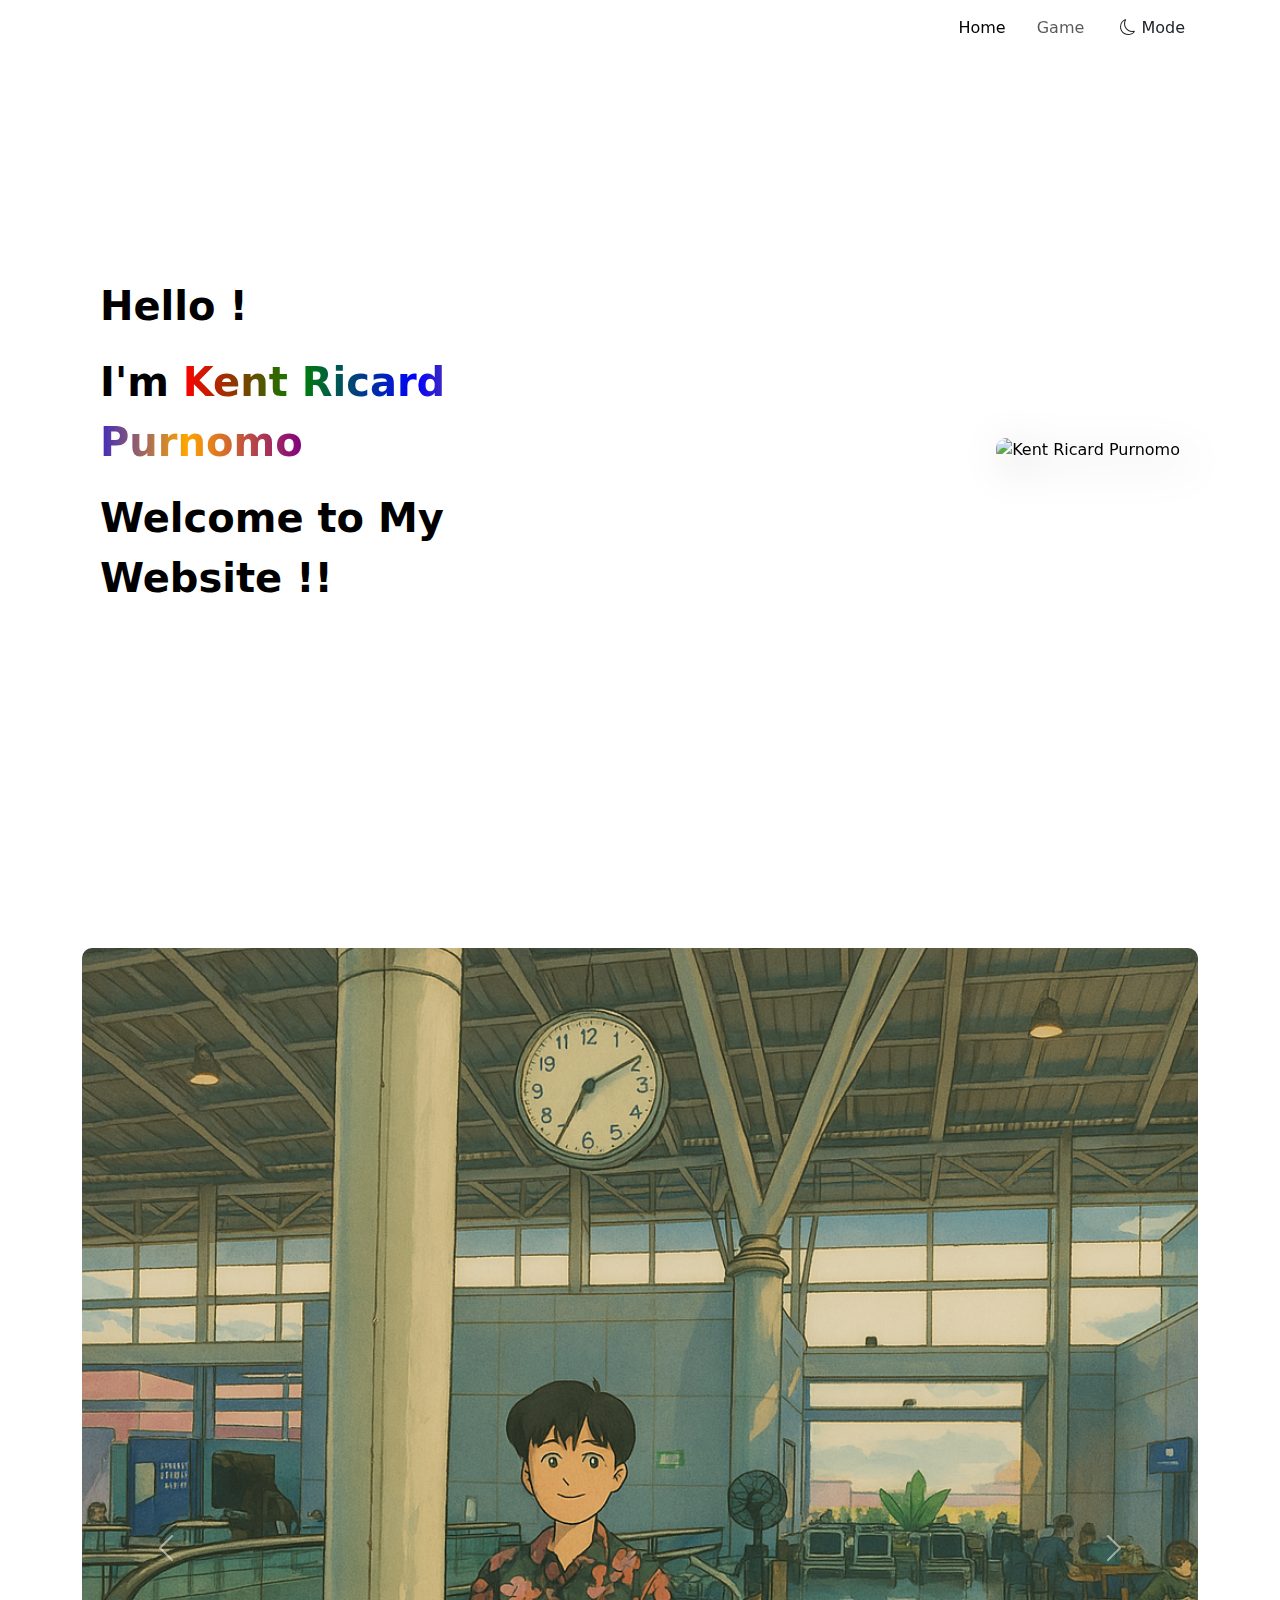
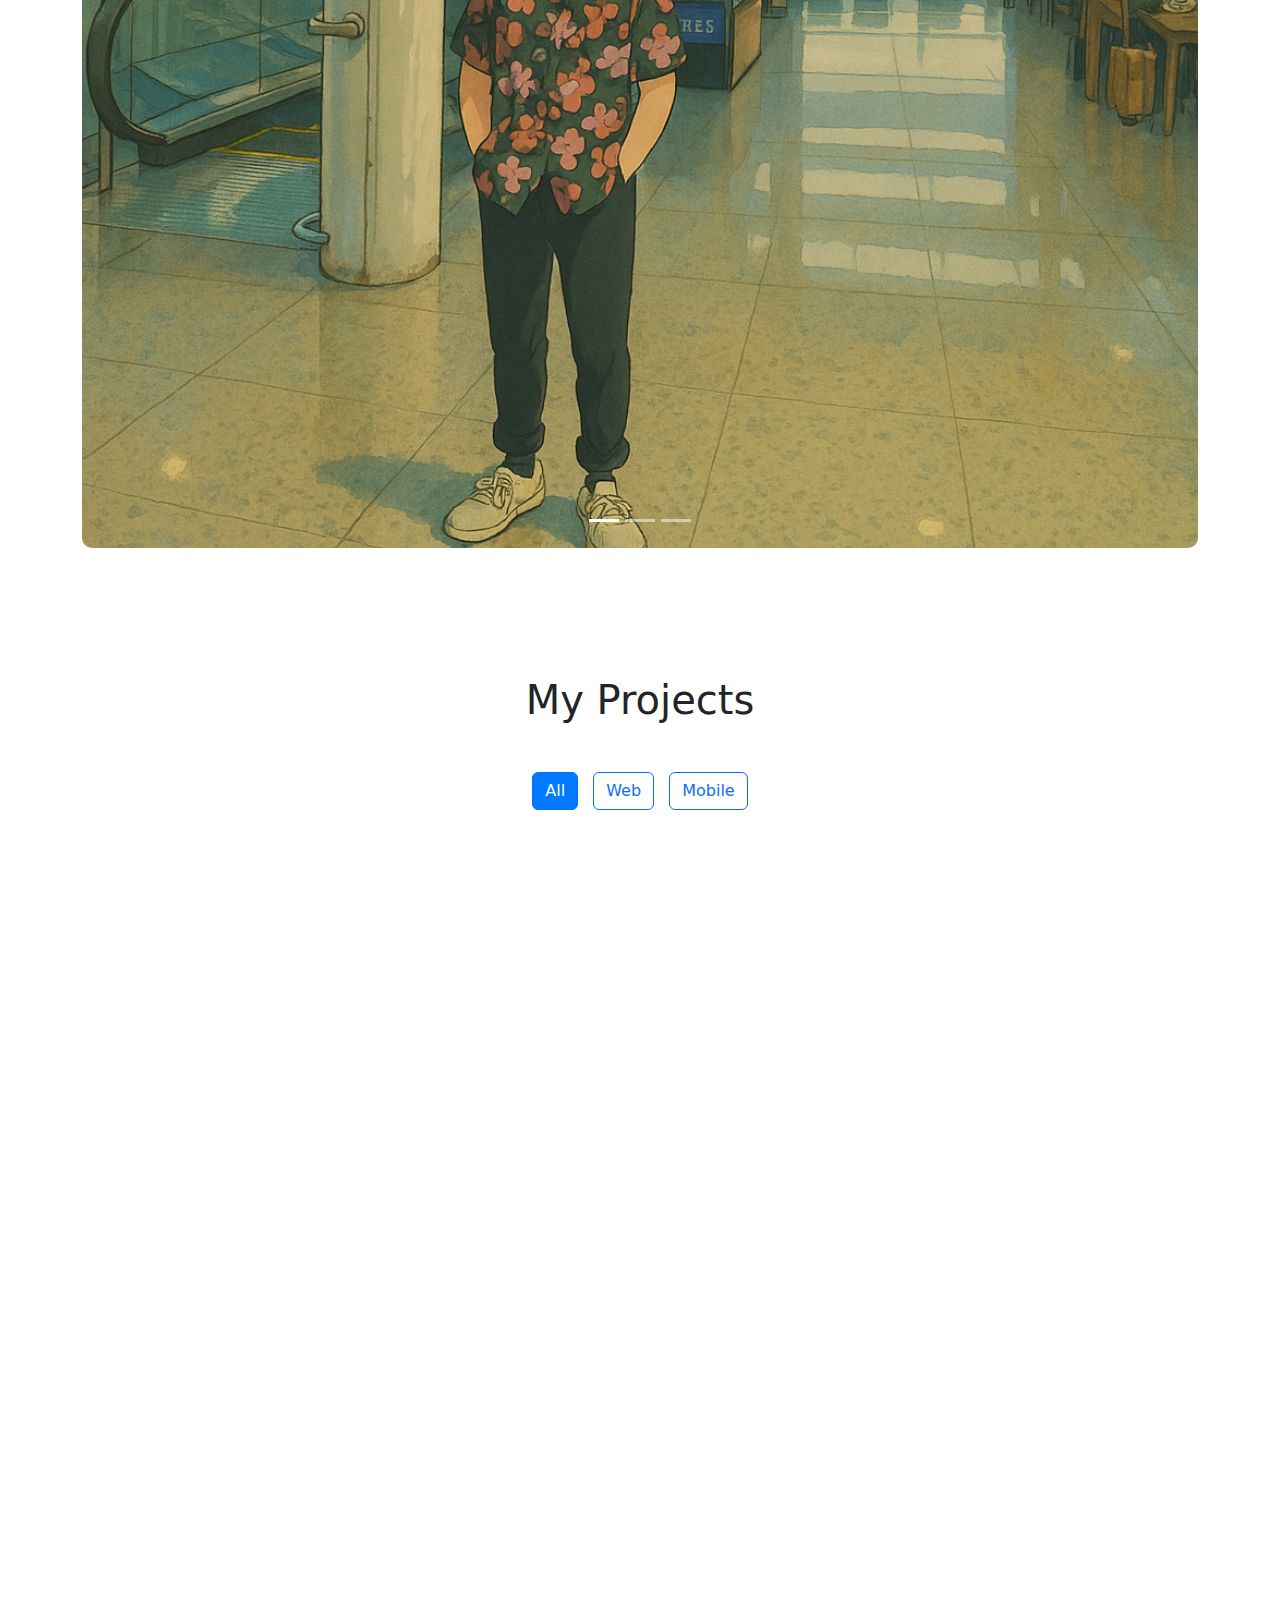
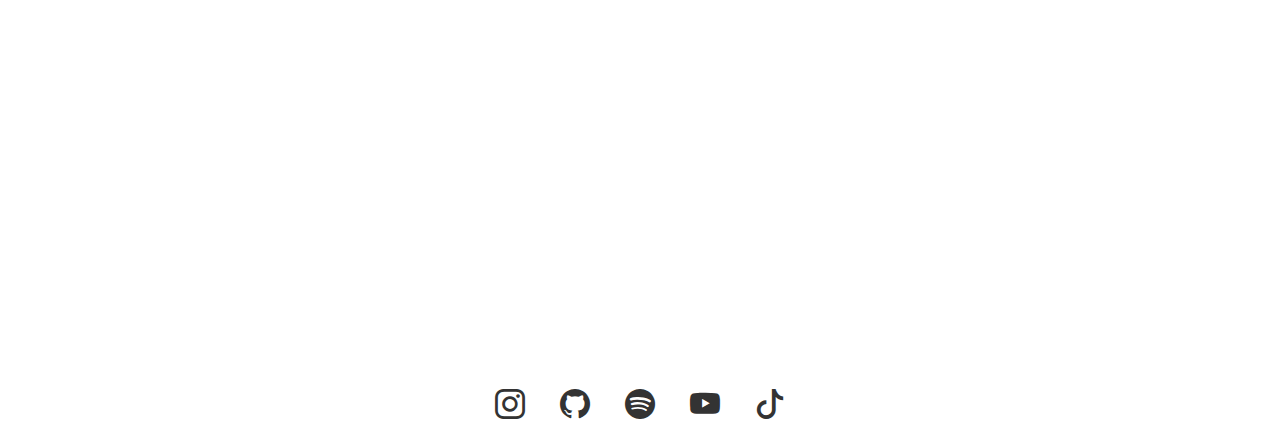
==== index.html @ ac82fd02 "test2" ====
<!DOCTYPE html>
<html lang="en">
<head>
    <meta charset="UTF-8">
    <meta name="viewport" content="width=device-width, initial-scale=1.0">
    <title>Kent Ricard Purnomo</title>
    <link rel="icon" href="1.jpg">
    <link rel="stylesheet" href="styles.css">
    <link href="https://cdn.jsdelivr.net/npm/bootstrap@5.3.2/dist/css/bootstrap.min.css" rel="stylesheet">
    <link href="https://cdn.jsdelivr.net/npm/bootstrap-icons/font/bootstrap-icons.css" rel="stylesheet">
    <link href="https://fonts.googleapis.com/css2?family=Poppins:wght@300;400;600&display=swap" rel="stylesheet">
</head>
<body>

    <!-- Navbar -->
    <nav class="navbar navbar-expand-lg fixed-top">
        <div class="container">
            <button class="navbar-toggler" type="button" data-bs-toggle="collapse" data-bs-target="#navbarNav">
                <span class="navbar-toggler-icon"></span>
            </button>
            <div class="collapse navbar-collapse" id="navbarNav">
                <ul class="navbar-nav ms-auto">
                    <li class="nav-item">
                        <a class="nav-link active" href="index.html">Home</a>
                    </li>
                    <li class="nav-item">
                        <a class="nav-link" href="game.html">Game</a>
                    </li>
                </ul>
                <button class="btn btn-theme" id="themeToggle">
                    <i id="theme-icon" class="bi bi-moon"></i> Mode
                </button>
            </div>
        </div>
    </nav>

    <!-- Hero Section -->
    <header class="hero">
        <div class="hero-text">
            <p>Hello !</p>
            <p>I'm <span>Kent Ricard Purnomo</span></p>
            <p>Welcome to My Website !!</p>
        </div>
        <div class="hero-image">
            <img src="kenticon.jpg" class="profile-img" alt="Kent Ricard Purnomo">
        </div>
    </header>
        
    <!-- Carousel -->
    <div class="container my-5">
        <div id="carouselExampleIndicators" class="carousel slide" data-bs-ride="carousel">
            <div class="carousel-indicators">
                <button type="button" data-bs-target="#carouselExampleIndicators" data-bs-slide-to="0" class="active"></button>
                <button type="button" data-bs-target="#carouselExampleIndicators" data-bs-slide-to="1"></button>
                <button type="button" data-bs-target="#carouselExampleIndicators" data-bs-slide-to="2"></button>
            </div>
            <div class="carousel-inner">
                <div class="carousel-item active">
                    <img src="kent1.png" class="d-block w-100" alt="Gambar 1">
                </div>
                <div class="carousel-item">
                    <img src="kent2.png" class="d-block w-100" alt="Gambar 2">
                </div>
                <div class="carousel-item">
                    <img src="kent3.png" class="d-block w-100" alt="Gambar 3">
                </div>
            </div>
            <button class="carousel-control-prev" type="button" data-bs-target="#carouselExampleIndicators" data-bs-slide="prev">
                <span class="carousel-control-prev-icon"></span>
            </button>
            <button class="carousel-control-next" type="button" data-bs-target="#carouselExampleIndicators" data-bs-slide="next">
                <span class="carousel-control-next-icon"></span>
            </button>
        </div>
    </div>

    <!-- Projects Section -->
    <section class="projects-section">
        <div class="container">
            <h1 class="text-center mb-5">My Projects</h1>
            
            <!-- Project Filters -->
            <div class="project-filters text-center mb-4">
                <button class="btn btn-outline-primary active" data-filter="all">All</button>
                <button class="btn btn-outline-primary" data-filter="web">Web</button>
                <button class="btn btn-outline-primary" data-filter="mobile">Mobile</button>
            </div>
            
            <div class="row">
                <!-- Project 1 - Laundry Website -->
                <div class="col-md-4 mb-4" data-category="web">
                    <div class="project-card">
                        <div class="project-img">
                            <img src="laundry.png" alt="Laundry Website" class="img-fluid">
                            <div class="project-links">
                                <a href="https://github.com/xvryn/PW_A_7_Laravel" class="btn btn-sm btn-primary">Visit</a>
                            </div>
                        </div>
                        <div class="project-info">
                            <h3>Laundry Management System</h3>
                            <p>A comprehensive laundry service management web application built with Laravel, featuring order tracking, customer management, and payment processing.</p>
                            <div class="project-tags">
                                <span class="badge bg-info">Laravel</span>
                                <span class="badge bg-info">PHP</span>
                                <span class="badge bg-info">MySQL</span>
                                <span class="badge bg-info">Bootstrap</span>
                            </div>
                        </div>
                    </div>
                </div>
                
                <!-- Project 2 - Travel App -->
                <div class="col-md-4 mb-4" data-category="mobile">
                    <div class="project-card">
                        <div class="project-img">
                            <img src="expedia.jpeg" alt="Travel App" class="img-fluid">
                            <div class="project-links">
                                <a href="https://github.com/Xartesus/9_C_Travel" class="btn btn-sm btn-primary">Visit</a>
                            </div>
                        </div>
                        <div class="project-info">
                            <h3>Travel Booking App</h3>
                            <p>Mobile application for travel booking with flight, hotel, and activity search functionality, developed using Flutter framework.</p>
                            <div class="project-tags">
                                <span class="badge bg-info">Flutter</span>
                                <span class="badge bg-info">Dart</span>
                                <span class="badge bg-info">Firebase</span>
                            </div>
                        </div>
                    </div>
                </div>
                
                <!-- Project 3 - Atma Game -->
                <div class="col-md-4 mb-4" data-category="web">
                    <div class="project-card">
                        <div class="project-img">
                            <img src="atmagame.png" alt="Atama Game" class="img-fluid">
                            <div class="project-links">
                                <a href="https://github.com/KentRichardPurnomo/PW10_A_11668" class="btn btn-sm btn-primary">Visit</a>
                            </div>
                        </div>
                        <div class="project-info">
                            <h3>Atma Educational Game</h3>
                            <p>Interactive web-based educational game designed to teach programming concepts through puzzle-solving and challenges.</p>
                            <div class="project-tags">
                                <span class="badge bg-info">HTML5</span>
                                <span class="badge bg-info">CSS3</span>
                                <span class="badge bg-info">JavaScript</span>
                                <span class="badge bg-info">Canvas API</span>
                            </div>
                        </div>
                    </div>
                </div>
                
                <!-- Project 4 - Dragon Fruit Prediction -->
                <div class="col-md-4 mb-4" data-category="web">
                    <div class="project-card">
                        <div class="project-img">
                            <img src="prediksi.png" alt="Dragon Fruit Prediction" class="img-fluid">
                            <div class="project-links">
                                <a href="https://github.com/KentRichardPurnomo/Tugas6_B_11668.git" class="btn btn-sm btn-primary">Visit</a>
                            </div>
                        </div>
                        <div class="project-info">
                            <h3>Dragon Fruit Ripeness Prediction</h3>
                            <p>Machine learning model that analyzes images of dragon fruits to predict their ripeness level using computer vision techniques.</p>
                            <div class="project-tags">
                                <span class="badge bg-info">Python</span>
                                <span class="badge bg-info">OpenCV</span>
                                <span class="badge bg-info">Scikit-learn</span>
                                <span class="badge bg-info">Jupyter Notebook</span>
                            </div>
                        </div>
                    </div>
                </div>
            </div>
        </div>
    </section>

    <footer class="social-footer">
        <div class="container text-center">
            <a href="https://www.instagram.com/k3ntim/" class="social-icon"><i class="bi bi-instagram"></i></a>
            <a href="https://github.com/KentRichardPurnomo" class="social-icon"><i class="bi bi-github"></i></a>
            <a href="https://open.spotify.com/user/w7pkp74ctfxjdj60w5m5ksqf5?si=614b35742f1941d7" class="social-icon"><i class="bi bi-spotify"></i></a>
            <a href="https://www.youtube.com/@lukky1804" class="social-icon"><i class="bi bi-youtube"></i></a>
            <a href="https://www.tiktok.com/@lukky1804" class="social-icon"><i class="bi bi-tiktok"></i></a>
        </div>
    </footer>
    
    <script src="https://cdn.jsdelivr.net/npm/bootstrap@5.3.2/dist/js/bootstrap.bundle.min.js"></script>
    <script src="script.js"></script>
</body>
</html>
---- styles.css ----
/* Google Font */
body {
    font-family: 'Poppins', sans-serif;
    background: url('gudetama-bg.png') repeat;
    background-size: cover;
    margin: 0;
    padding: 0;
    color: #333;
    transition: background-color 0.3s ease, color 0.3s ease;
}

/* Navbar */
.navbar {
    padding: 15px 20px;
    background: rgba(255, 255, 255, 0.9);
    transition: background 0.3s ease;
}
.nav-link {
    font-weight: 400;
    margin-right: 15px;
    transition: color 0.3s ease;
}
.nav-link:hover {
    color: #007bff;
}
.btn-theme {
    background-color: transparent;
    border: 2px solid #007bff;
    color: #007bff;
    transition: 0.3s;
}
.btn-theme:hover {
    background-color: #007bff;
    color: white;
}

/* Hero Section */
.hero {
    display: flex;
    align-items: center;
    justify-content: space-between;
    padding: 100px;
    min-height: 100vh;
    color: black;
}

.hero-text {
    max-width: 50%;
    font-size: 2.5rem;
    font-weight: bold;
}

.hero-text span {
    background: linear-gradient(to right, red, green, blue, orange, purple);
    -webkit-background-clip: text;
    color: transparent;
}

.profile-img {
    max-width: 450px;
    height: auto;
    border-radius: 10px;
    filter: drop-shadow(10px 10px 20px rgba(0, 0, 0, 0.3));
}

/* Carousel */
.carousel-inner img {
    max-height: 1200px;
    object-fit: cover;
    border-radius: 10px;
}

/* Projects Section */
.projects-section {
    padding: 80px 0;
}

.project-filters .btn {
    margin: 0 5px;
    transition: all 0.3s ease;
}

.project-filters .btn.active {
    background-color: #007bff;
    color: white;
}

.project-card {
    background: rgba(255, 255, 255, 0.9);
    border-radius: 15px;
    overflow: hidden;
    box-shadow: 0 10px 20px rgba(0, 0, 0, 0.1);
    transition: transform 0.3s ease, box-shadow 0.3s ease;
    height: 100%;
    animation: fadeInUp 0.6s ease forwards;
    opacity: 0;
}

.project-card:nth-child(1) {
    animation-delay: 0.1s;
}

.project-card:nth-child(2) {
    animation-delay: 0.3s;
}

.project-card:nth-child(3) {
    animation-delay: 0.5s;
}

.dark-mode .project-card {
    background: rgba(51, 51, 51, 0.9);
    color: white;
}

.project-card:hover {
    transform: translateY(-10px);
    box-shadow: 0 15px 30px rgba(0, 0, 0, 0.2);
}

.project-img {
    position: relative;
    overflow: hidden;
    height: 200px;
}

.project-img img {
    width: 100%;
    height: 100%;
    object-fit: cover;
    transition: transform 0.5s ease;
}

.project-card:hover .project-img img {
    transform: scale(1.1);
}

.project-links {
    position: absolute;
    bottom: -50px;
    left: 0;
    right: 0;
    display: flex;
    justify-content: left;
    gap: 10px;
    padding: 10px;
    background: rgba(0, 0, 0, 0.7);
    transition: bottom 0.3s ease;
}

.project-card:hover .project-links {
    bottom: 0;
}

.project-info {
    padding: 20px;
}

.project-info h3 {
    margin-top: 0;
    color: #007bff;
}

.dark-mode .project-info h3 {
    color: #4da6ff;
}

.project-tags {
    margin-top: 15px;
}

.project-tags .badge {
    margin-right: 5px;
    font-weight: normal;
}

/* Animation */
@keyframes fadeInUp {
    from {
        opacity: 0;
        transform: translateY(20px);
    }
    to {
        opacity: 1;
        transform: translateY(0);
    }
}

/* Dark Mode */
.dark-mode {
    background-color: #222;
    color: white;
}
.dark-mode .navbar {
    background-color: #333;
}
.dark-mode .nav-link {
    color: white;
}
.dark-mode .nav-link:hover {
    color: #ddd;
}
.dark-mode .btn-theme {
    border-color: white;
    color: white;
}
.dark-mode .btn-theme:hover {
    background-color: white;
    color: black;
}

/* Footer */
.social-footer {
    background-color: #fff;
    padding: 20px 0;
    margin-top: 50px;
    text-align: center;
    transition: background-color 0.3s ease;
}

.dark-mode .social-footer {
    background-color: #222;
}

.social-icon {
    font-size: 30px;
    margin: 0 15px;
    color: #333;
    transition: transform 0.3s ease, color 0.3s ease;
}

.dark-mode .social-icon {
    color: white;
}

.social-icon:hover {
    transform: scale(1.2);
}

/* Warna spesifik ikon saat hover */
.social-icon:nth-child(1):hover { color: #E4405F; }  /* Instagram */
.social-icon:nth-child(2):hover { color: gray; }    /* GitHub */
.social-icon:nth-child(3):hover { color: #1DB954; } /* Spotify */
.social-icon:nth-child(4):hover { color: #FF0000; } /* YouTube */
.social-icon:nth-child(5):hover { color: gray; }    /* TikTok */

/* Responsif */
@media (max-width: 768px) {
    .hero {
        flex-direction: column;
        text-align: center;
        padding: 50px;
    }

    .hero-text {
        max-width: 100%;
        font-size: 2rem;
    }

    .profile-img {
        max-width: 300px;
    }
    
    .project-card {
        margin-bottom: 30px;
    }
}

/* Game Cards Styling */
.game-card {
    background: linear-gradient(145deg, #ffffff, #f0f0f0);
    border-radius: 16px;
    overflow: hidden;
    box-shadow: 0 8px 32px rgba(0, 0, 0, 0.1);
    transition: all 0.4s cubic-bezier(0.25, 0.8, 0.25, 1);
    height: 100%;
    position: relative;
    border: none;
    margin-bottom: 30px;
    transform: translateY(20px);
    opacity: 0;
}

.dark-mode .game-card {
    background: linear-gradient(145deg, #2a2a2a, #1f1f1f);
    box-shadow: 0 8px 32px rgba(0, 0, 0, 0.3);
}

.game-card:hover {
    transform: translateY(-8px) scale(1.02);
    box-shadow: 0 12px 40px rgba(0, 123, 255, 0.15);
}

.dark-mode .game-card:hover {
    box-shadow: 0 12px 40px rgba(77, 166, 255, 0.15);
}

.game-img {
    height: 220px;
    overflow: hidden;
    position: relative;
    border-bottom: 3px solid rgba(0, 123, 255, 0.3);
}

.dark-mode .game-img {
    border-bottom: 3px solid rgba(77, 166, 255, 0.3);
}

.game-img img {
    width: 100%;
    height: 100%;
    object-fit: cover;
    transition: transform 0.6s ease, filter 0.4s ease;
    filter: brightness(0.95);
}

.game-card:hover .game-img img {
    transform: scale(1.08);
    filter: brightness(1.05);
}

.game-links {
    position: absolute;
    bottom: 15px;
    left: 15px;
    display: flex;
    gap: 10px;
    opacity: 0;
    transform: translateY(20px);
    transition: all 0.4s ease;
}

.game-card:hover .game-links {
    opacity: 1;
    transform: translateY(0);
}

.game-links .btn {
    padding: 8px 16px;
    border-radius: 50px;
    font-weight: 500;
    box-shadow: 0 4px 15px rgba(0, 123, 255, 0.3);
    transition: all 0.3s ease;
    backdrop-filter: blur(5px);
    background-color: rgba(0, 123, 255, 0.85);
    border: none;
}

.game-links .btn:hover {
    transform: translateY(-2px);
    box-shadow: 0 6px 20px rgba(0, 123, 255, 0.5);
    background-color: rgba(0, 123, 255, 1);
}

.game-info {
    padding: 20px;
    position: relative;
    z-index: 1;
}

.game-info h3 {
    margin: 0 0 12px 0;
    color: #007bff;
    font-size: 1.4rem;
    font-weight: 600;
    position: relative;
    display: inline-block;
}

.dark-mode .game-info h3 {
    color: #4da6ff;
}

.game-info h3::after {
    content: '';
    position: absolute;
    bottom: -5px;
    left: 0;
    width: 60px;
    height: 3px;
    background: linear-gradient(90deg, #007bff, rgba(0, 123, 255, 0.3));
    border-radius: 3px;
    transition: width 0.3s ease;
}

.game-card:hover .game-info h3::after {
    width: 100%;
}

.dark-mode .game-info h3::after {
    background: linear-gradient(90deg, #4da6ff, rgba(77, 166, 255, 0.3));
}

.game-info p {
    color: #555;
    font-size: 0.95rem;
    line-height: 1.6;
    margin-bottom: 15px;
}

.dark-mode .game-info p {
    color: #ccc;
}

/* Enhanced 3D Model Viewer Container */
.model-container {
    width: 100%;
    height: 300px;
    position: relative;
    margin-top: 15px;
    border-radius: 12px;
    overflow: hidden;
    transition: all 0.3s ease;
    box-shadow: inset 0 0 20px rgba(0, 0, 0, 0.1);
    background: linear-gradient(145deg, rgba(0, 0, 0, 0.02), rgba(0, 0, 0, 0.05));
    opacity: 0;
    transform: translateY(10px);
    transition: opacity 0.5s ease, transform 0.5s ease;
}

.dark-mode .model-container {
    box-shadow: inset 0 0 20px rgba(255, 255, 255, 0.1);
    background: linear-gradient(145deg, rgba(255, 255, 255, 0.03), rgba(255, 255, 255, 0.05));
}

.game-card:hover .model-container {
    box-shadow: inset 0 0 30px rgba(0, 123, 255, 0.1);
    opacity: 1;
    transform: translateY(0);
}

model-viewer {
    width: 100%;
    height: 100%;
    --poster-color: transparent;
    --progress-bar-color: #007bff;
    --progress-mask: transparent;
    border: none;
    background: transparent;
}

.dark-mode model-viewer {
    --progress-bar-color: #4da6ff;
}

/* Model Controls */
.model-controls {
    position: absolute;
    bottom: 15px;
    left: 15px;
    display: flex;
    gap: 10px;
    opacity: 0;
    transform: translateY(10px);
    transition: all 0.3s ease;
}

.game-card:hover .model-controls {
    opacity: 1;
    transform: translateY(0);
}

.model-control-btn {
    width: 30px;
    height: 30px;
    border-radius: 50%;
    background-color: rgba(255, 255, 255, 0.2);
    border: 1px solid rgba(255, 255, 255, 0.3);
    color: white;
    display: flex;
    align-items: center;
    justify-content: center;
    cursor: pointer;
    backdrop-filter: blur(3px);
    transition: all 0.2s ease;
    font-size: 14px;
}

.dark-mode .model-control-btn {
    background-color: rgba(0, 0, 0, 0.2);
    border: 1px solid rgba(0, 0, 0, 0.3);
}

.model-control-btn:hover {
    background-color: rgba(0, 123, 255, 0.8);
    transform: scale(1.1);
}

.model-control-btn.active {
    background-color: #007bff;
    border-color: #007bff;
}

.dark-mode .model-control-btn.active {
    background-color: #4da6ff;
    border-color: #4da6ff;
}

/* Model Overlay (Character Name) */
.model-overlay {
    position: absolute;
    top: 10px;
    right: 10px;
    background-color: rgba(0, 0, 0, 0.6);
    color: white;
    border-radius: 20px;
    padding: 5px 10px;
    font-size: 0.75rem;
    opacity: 0;
    transition: opacity 0.3s ease;
    backdrop-filter: blur(2px);
    z-index: 1;
}

.game-card:hover .model-overlay {
    opacity: 1;
}

/* Character Glow Effect */
.character-glow {
    position: absolute;
    bottom: 0;
    left: 0;
    width: 100%;
    height: 20%;
    background: radial-gradient(ellipse at center, rgba(0, 123, 255, 0.2) 0%, rgba(0, 123, 255, 0) 70%);
    border-radius: 50%;
    opacity: 0;
    transition: opacity 0.5s ease;
    pointer-events: none;
}

.dark-mode .character-glow {
    background: radial-gradient(ellipse at center, rgba(77, 166, 255, 0.2) 0%, rgba(77, 166, 255, 0) 70%);
}

.game-card:hover .character-glow {
    opacity: 0.6;
}

/* Animation to appear when in viewport */
@keyframes fadeInUp {
    from {
        opacity: 0;
        transform: translateY(20px);
    }
    to {
        opacity: 1;
        transform: translateY(0);
    }
}

.game-card {
    animation: fadeInUp 0.6s ease forwards;
}

/* Make sure game cards are visible once loaded */
.js-loaded .game-card {
    opacity: 1;
    transform: translateY(0);
}

/* Make model container visible when in viewport */
.js-model-visible .model-container {
    opacity: 1;
    transform: translateY(0);
}

/* Loading animation for model viewer */
@keyframes pulse {
    0% { opacity: 0.5; }
    50% { opacity: 1; }
    100% { opacity: 0.5; }
}

model-viewer::part(default-progress-bar) {
    height: 4px;
    animation: pulse 1.5s infinite;
}

/* Adaptive styling for smaller screens */
@media (max-width: 768px) {
    .game-card {
        margin-bottom: 40px;
    }
    
    .model-container {
        height: 250px;
    }
    
    .game-img {
        height: 180px;
    }
}
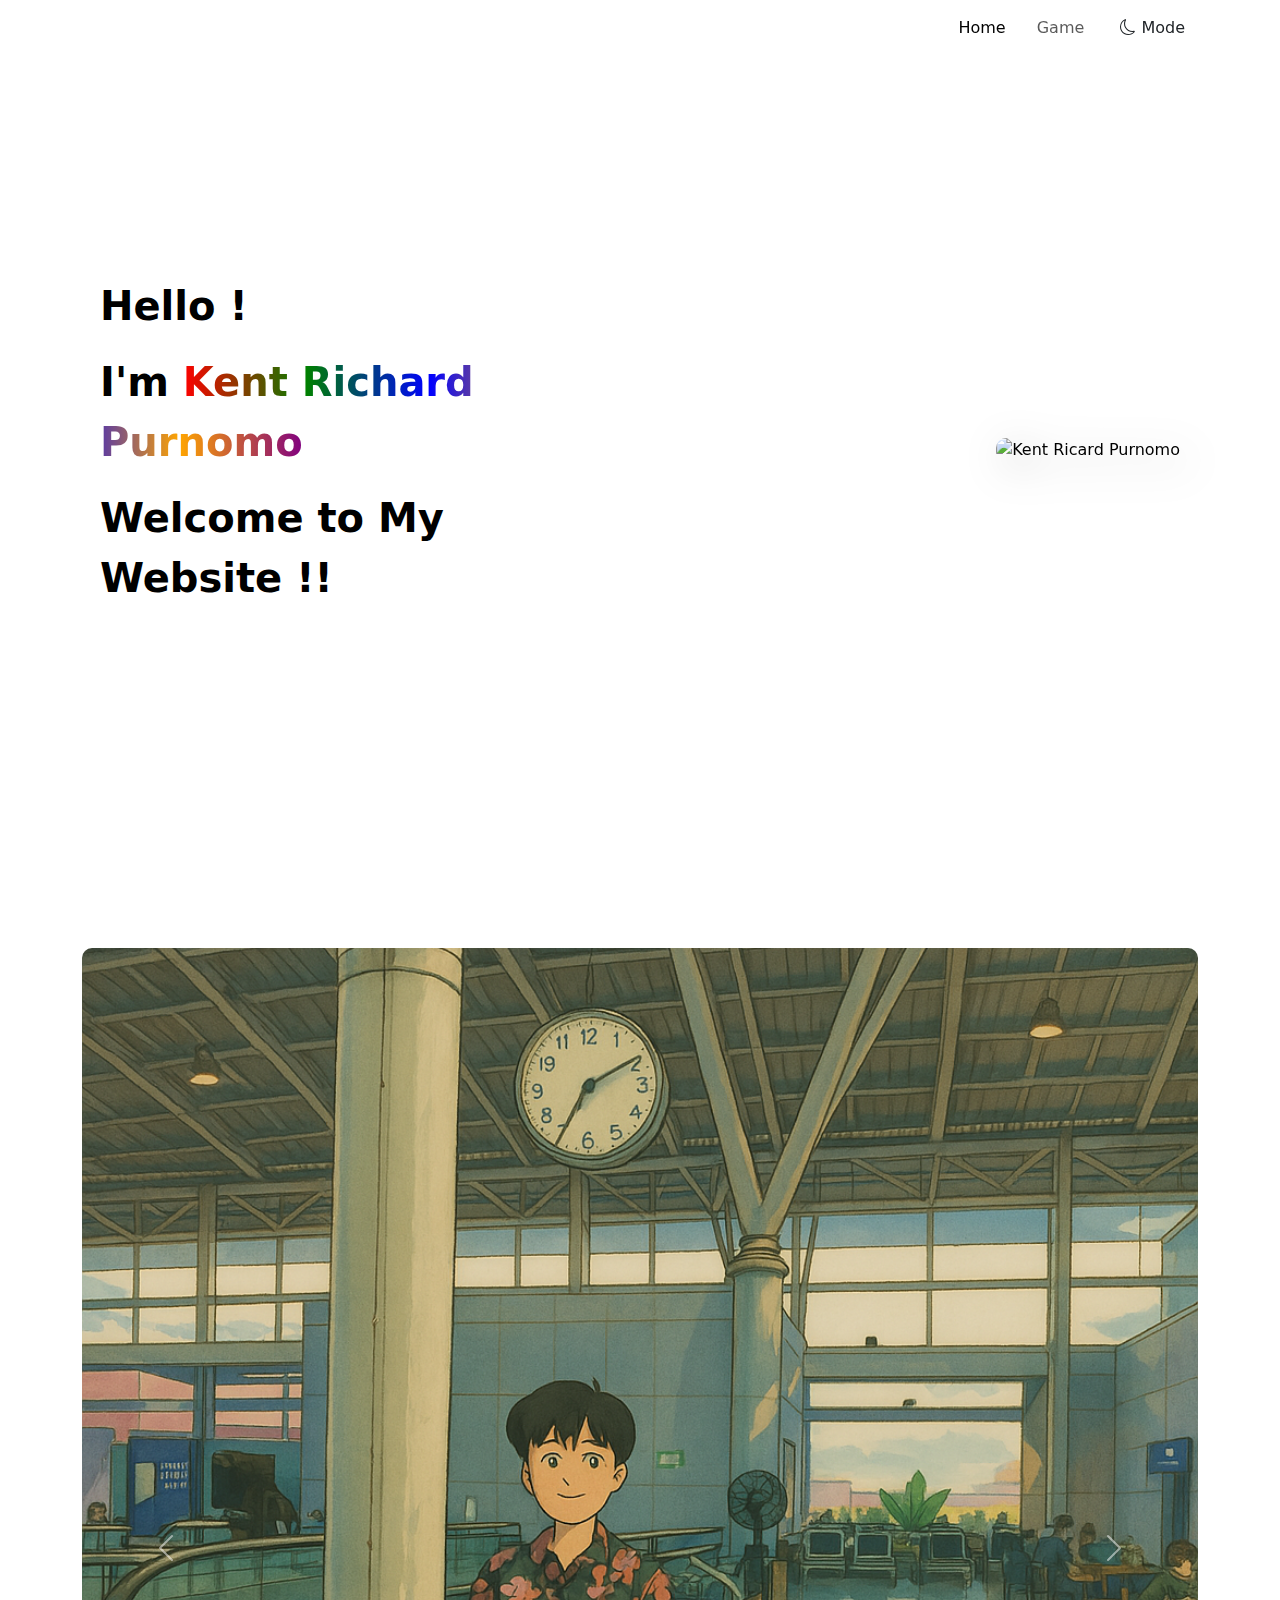
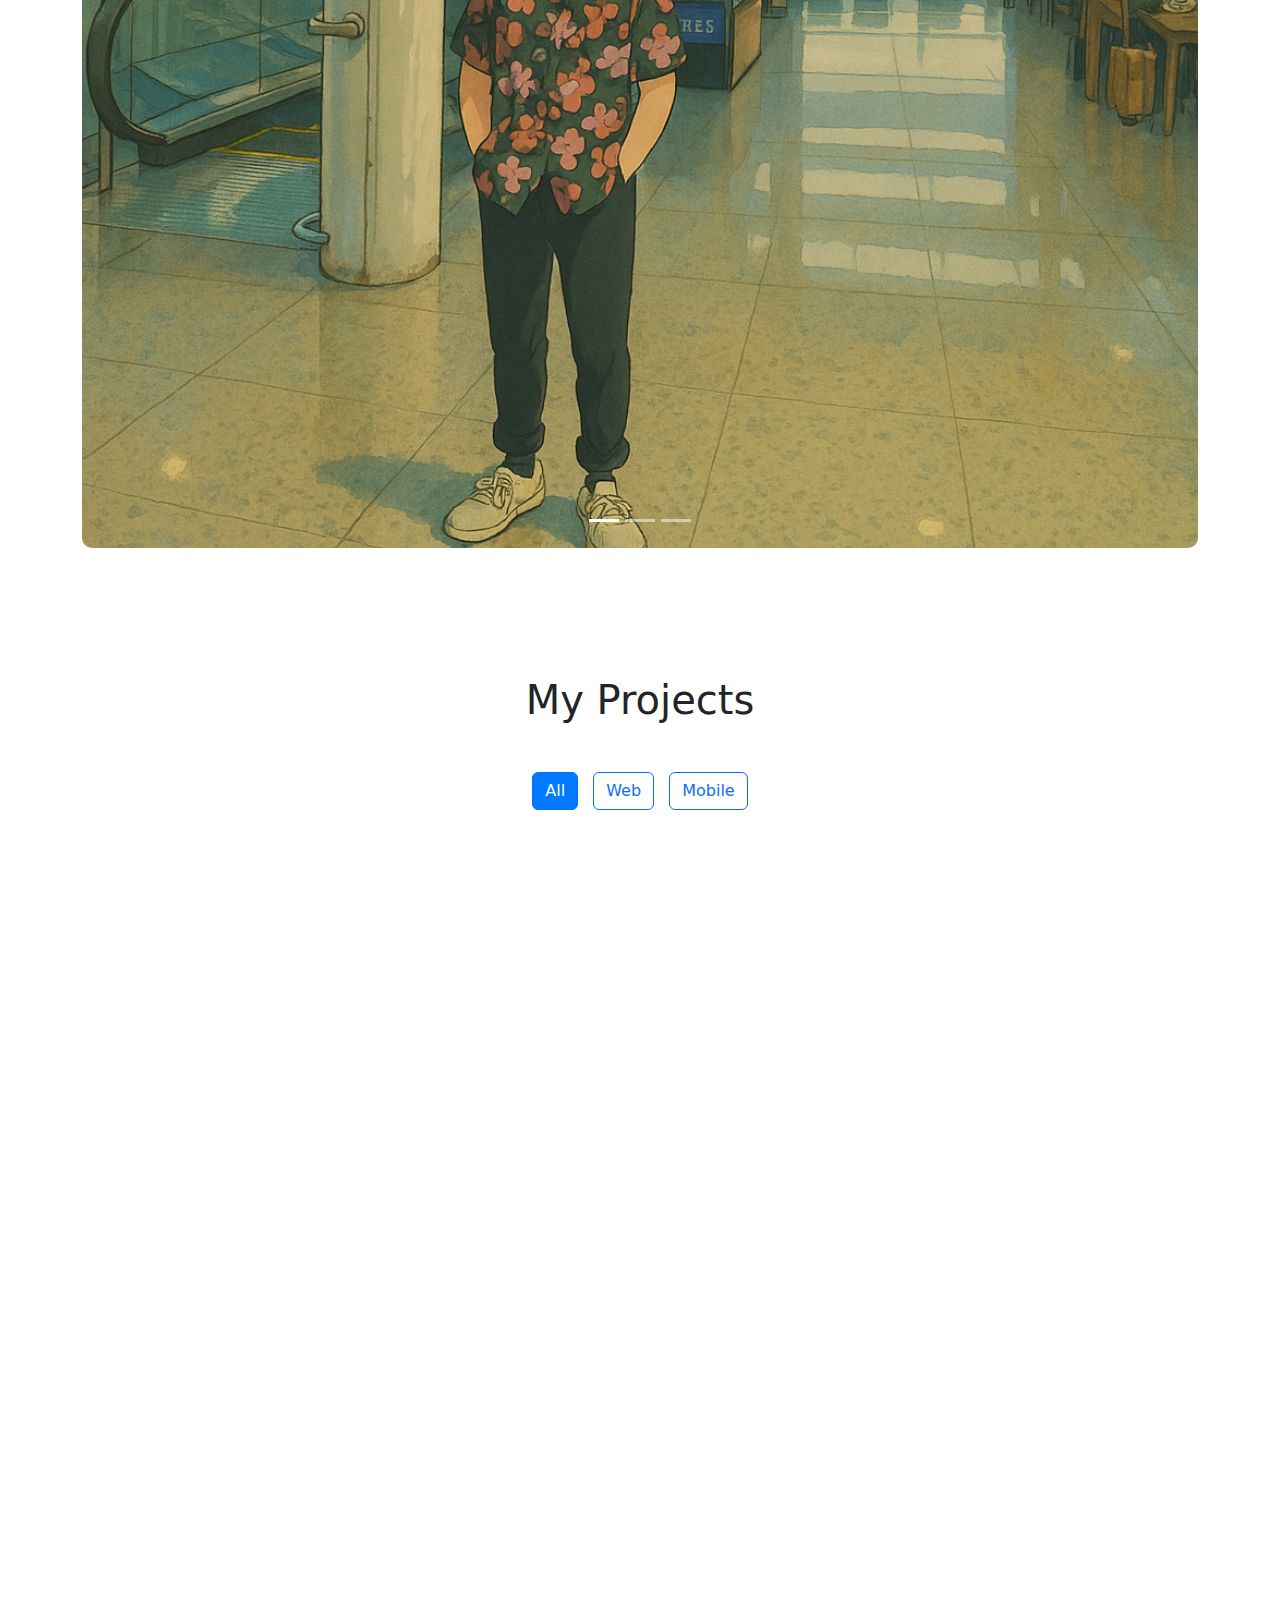
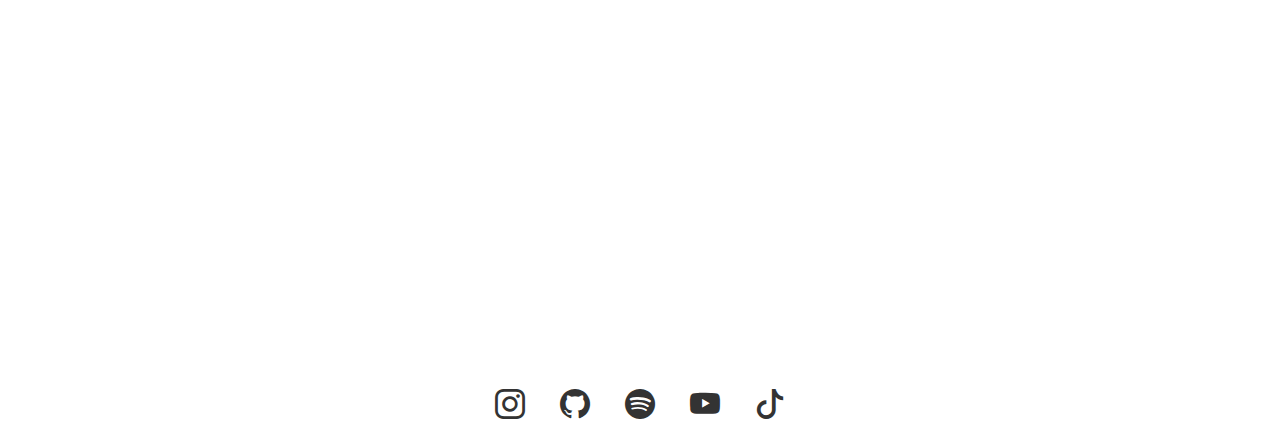
==== commit 2de2084b: "test3" ====
--- a/index.html
+++ b/index.html
@@ -3,7 +3,7 @@
 <head>
     <meta charset="UTF-8">
     <meta name="viewport" content="width=device-width, initial-scale=1.0">
-    <title>Kent Ricard Purnomo</title>
+    <title>Kent Richard Purnomo</title>
     <link rel="icon" href="1.jpg">
     <link rel="stylesheet" href="styles.css">
     <link href="https://cdn.jsdelivr.net/npm/bootstrap@5.3.2/dist/css/bootstrap.min.css" rel="stylesheet">
@@ -38,7 +38,7 @@
     <header class="hero">
         <div class="hero-text">
             <p>Hello !</p>
-            <p>I'm <span>Kent Ricard Purnomo</span></p>
+            <p>I'm <span>Kent Richard Purnomo</span></p>
             <p>Welcome to My Website !!</p>
         </div>
         <div class="hero-image">
